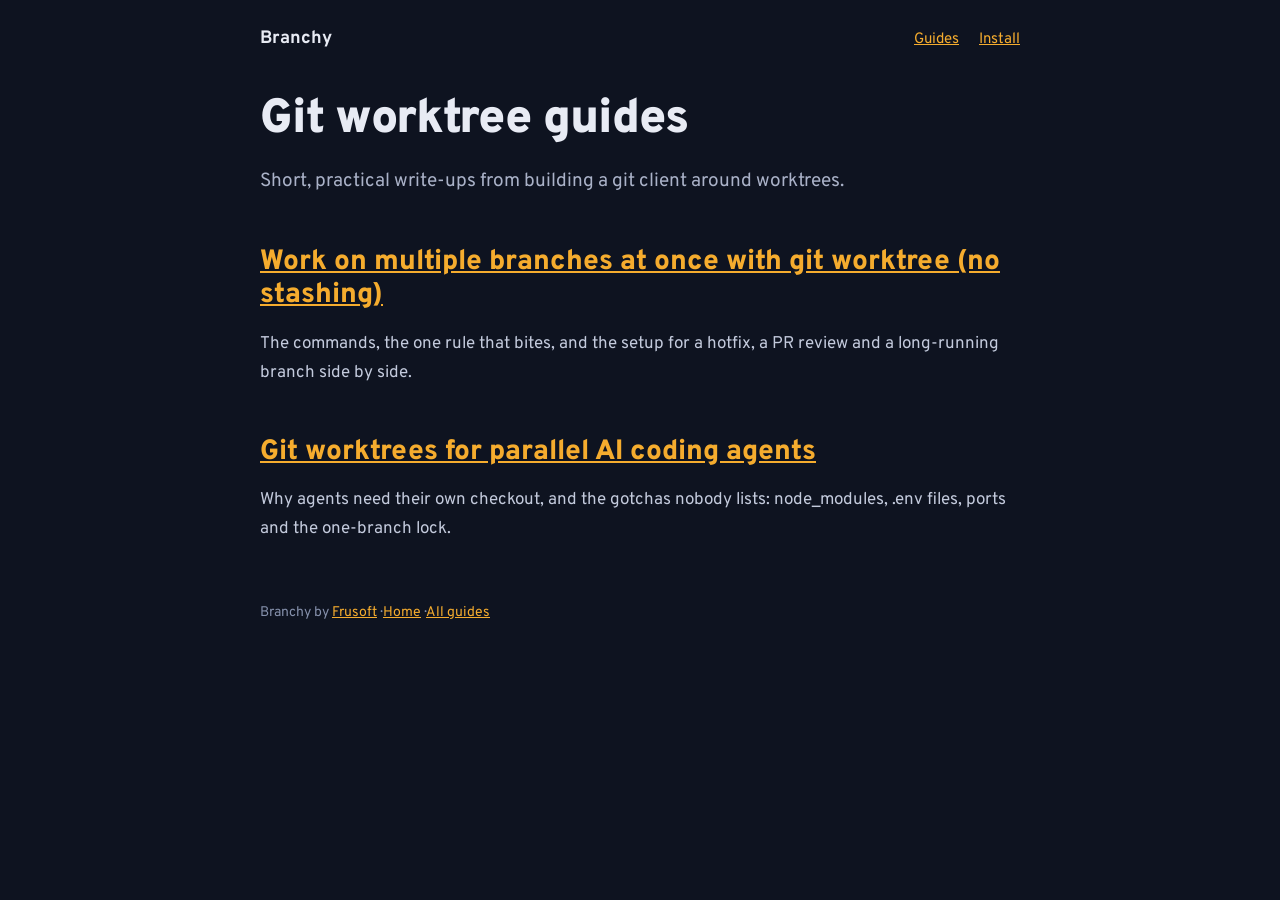
==== guides/index.html @ 12f6f8a1 "SEO rollout: canonical, twitter card, JSON-LD, sitemap, robots, 404, two worktree guides, docs/seo.m" ====
<!doctype html><html lang="en"><head><meta charset="utf-8"><meta name="viewport" content="width=device-width, initial-scale=1"><meta name="theme-color" content="#0e1320"><link rel="icon" href="/icon.png"><link rel="preconnect" href="https://fonts.googleapis.com"><link href="https://fonts.googleapis.com/css2?family=Overpass:wght@400;600;800;900&family=Overpass+Mono:wght@400&display=swap" rel="stylesheet"><link rel="stylesheet" href="/guides/guide.css">
<title>Git worktree guides | Branchy</title>
<meta name="description" content="Practical guides to git worktrees: work on several branches at once without stashing, and run parallel AI coding agents safely.">
<link rel="canonical" href="https://branchy.frusoft.dev/guides/">
<meta property="og:title" content="Git worktree guides | Branchy"><meta property="og:type" content="website"><meta property="og:url" content="https://branchy.frusoft.dev/guides/"><meta property="og:image" content="https://branchy.frusoft.dev/icon.png"><meta name="twitter:card" content="summary">
</head><body><header><a class="brand" href="/">Branchy</a><a href="/guides/">Guides</a><a href="/#install">Install</a></header><main>
<h1>Git worktree guides</h1>
<p class="lede">Short, practical write-ups from building a git client around worktrees.</p>
<h2><a href="/guides/git-worktree-multiple-branches/">Work on multiple branches at once with git worktree (no stashing)</a></h2>
<p>The commands, the one rule that bites, and the setup for a hotfix, a PR review and a long-running branch side by side.</p>
<h2><a href="/guides/git-worktree-ai-coding-agents/">Git worktrees for parallel AI coding agents</a></h2>
<p>Why agents need their own checkout, and the gotchas nobody lists: node_modules, .env files, ports and the one-branch lock.</p>
</main><footer>Branchy by <a href="https://frusoft.dev">Frusoft</a> · <a href="/">Home</a> · <a href="/guides/">All guides</a></footer></body></html>
---- guides/guide.css ----
body{margin:0;background:#0e1320;color:#e8ebf4;font:17px/1.7 'Overpass',system-ui,sans-serif}
a{color:#f5ac2e}a:hover{color:#ffc766}
header,main,footer{max-width:760px;margin:0 auto;padding:0 24px}
header{padding-top:24px;display:flex;gap:20px;align-items:center;font-size:15px}
header a.brand{color:#e8ebf4;text-decoration:none;font-weight:700;font-size:18px;margin-right:auto}
h1{font-weight:900;font-size:clamp(32px,6vw,48px);line-height:1.08;letter-spacing:-.02em;margin:40px 0 12px}
h2{font-weight:800;font-size:28px;line-height:1.2;margin:48px 0 8px}
p,li{color:#c3cadc}
.lede{font-size:19px;color:#aab2c8}
.meta{font-size:14px;color:#8590ab}
pre{background:#171f33;border:1px solid #273150;border-radius:12px;padding:16px;overflow-x:auto;font:14px/1.55 'Overpass Mono',ui-monospace,monospace;color:#e8ebf4}
code{font-family:'Overpass Mono',ui-monospace,monospace;font-size:.9em;background:#171f33;padding:1px 6px;border-radius:6px}
pre code{background:none;padding:0}
.cta{background:#171f33;border:1px solid #273150;border-radius:16px;padding:20px 24px;margin:36px 0}
.cta p{margin:0 0 12px}
.btn{display:inline-block;background:#f5ac2e;color:#1b1405;padding:10px 20px;border-radius:999px;font-weight:600;text-decoration:none}
.btn:hover{background:#ffbe4d;color:#1b1405}
details{border-top:1px solid #1d263d;padding:12px 0}summary{cursor:pointer;font-weight:600}
footer{padding-top:40px;padding-bottom:48px;font-size:14px;color:#8590ab}
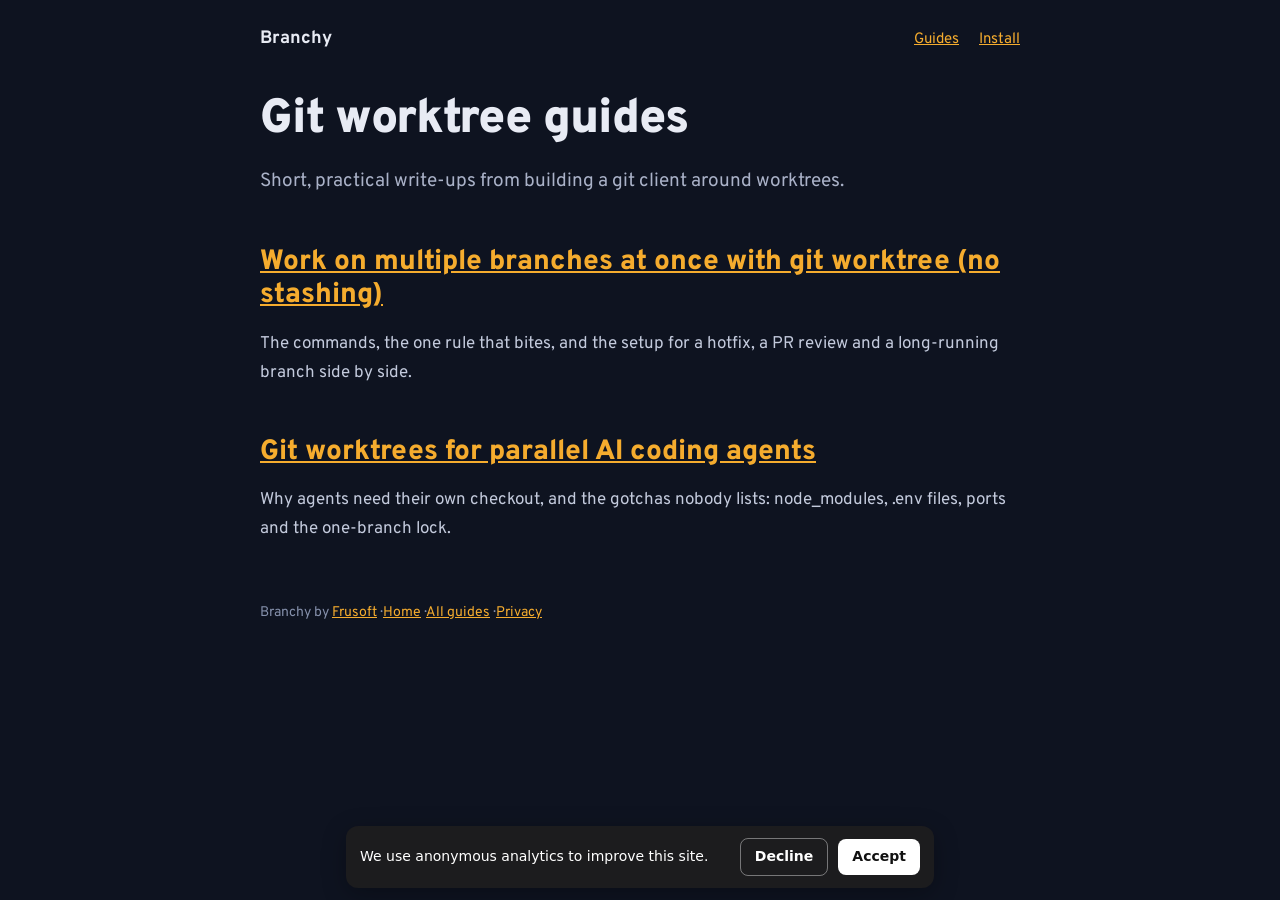
==== commit 2245b83a: "Add GA4 analytics (consent mode), download CTA tagging, privacy page Co-Authored-By: Claude Sonnet 5" ====
--- a/guides/index.html
+++ b/guides/index.html
@@ -3,6 +3,7 @@
 <meta name="description" content="Practical guides to git worktrees: work on several branches at once without stashing, and run parallel AI coding agents safely.">
 <link rel="canonical" href="https://branchy.frusoft.dev/guides/">
 <meta property="og:title" content="Git worktree guides | Branchy"><meta property="og:type" content="website"><meta property="og:url" content="https://branchy.frusoft.dev/guides/"><meta property="og:image" content="https://branchy.frusoft.dev/icon.png"><meta name="twitter:card" content="summary">
+<script defer src="/analytics.js" data-mid="G-8YEB17G493"></script>
 </head><body><header><a class="brand" href="/">Branchy</a><a href="/guides/">Guides</a><a href="/#install">Install</a></header><main>
 <h1>Git worktree guides</h1>
 <p class="lede">Short, practical write-ups from building a git client around worktrees.</p>
@@ -10,4 +11,4 @@
 <p>The commands, the one rule that bites, and the setup for a hotfix, a PR review and a long-running branch side by side.</p>
 <h2><a href="/guides/git-worktree-ai-coding-agents/">Git worktrees for parallel AI coding agents</a></h2>
 <p>Why agents need their own checkout, and the gotchas nobody lists: node_modules, .env files, ports and the one-branch lock.</p>
-</main><footer>Branchy by <a href="https://frusoft.dev">Frusoft</a> · <a href="/">Home</a> · <a href="/guides/">All guides</a></footer></body></html>
+</main><footer>Branchy by <a href="https://frusoft.dev">Frusoft</a> · <a href="/">Home</a> · <a href="/guides/">All guides</a> · <a href="/privacy/">Privacy</a></footer></body></html>
